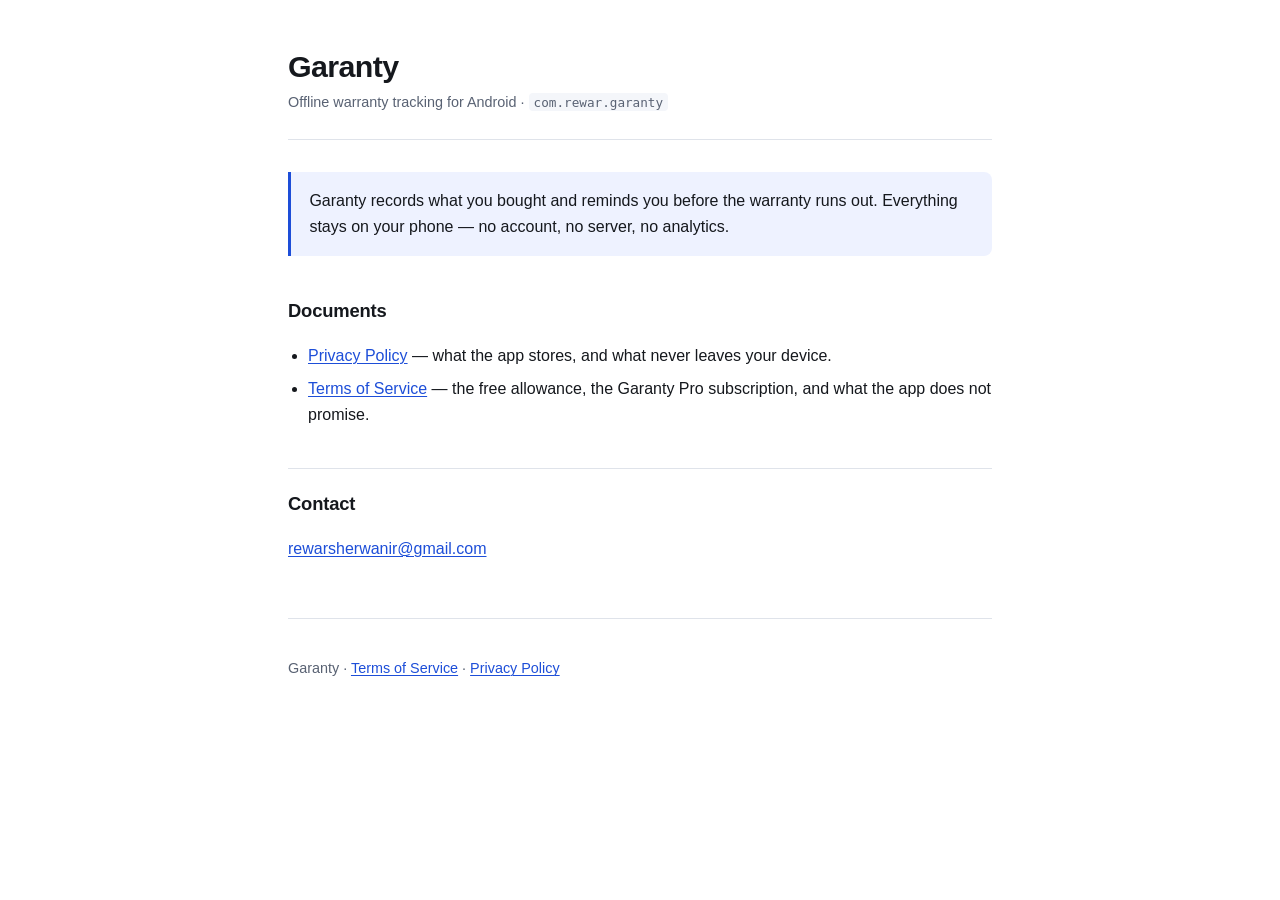
==== index.html @ 728aa99b "Publish Garanty privacy policy and terms" ====
<!doctype html>
<html lang="en">
<head>
<meta charset="utf-8">
<meta name="viewport" content="width=device-width, initial-scale=1">
<title>Garanty — Legal</title>
<meta name="description" content="Privacy Policy and Terms of Service for the Garanty Android app.">
<link rel="stylesheet" href="styles.css">
</head>
<body>
<main>
  <header>
    <h1>Garanty</h1>
    <p class="meta">Offline warranty tracking for Android · <code>com.rewar.garanty</code></p>
  </header>

  <div class="lede">
    <p>Garanty records what you bought and reminds you before the warranty runs out. Everything stays on your phone — no account, no server, no analytics.</p>
  </div>

  <h2>Documents</h2>
  <ul>
    <li><a href="privacy.html">Privacy Policy</a> — what the app stores, and what never leaves your device.</li>
    <li><a href="terms.html">Terms of Service</a> — the free allowance, the Garanty Pro subscription, and what the app does not promise.</li>
  </ul>

  <h2>Contact</h2>
  <p><a href="mailto:rewarsherwanir@gmail.com">rewarsherwanir@gmail.com</a></p>

  <footer>
    <p>Garanty · <a href="terms.html">Terms of Service</a> · <a href="privacy.html">Privacy Policy</a></p>
  </footer>
</main>
</body>
</html>
---- styles.css ----
:root {
  --bg: #ffffff;
  --surface: #f4f6fa;
  --text: #15181d;
  --muted: #596273;
  --rule: #dfe3ea;
  --accent: #1d4ed8;
  --accent-soft: #eef2ff;
}
@media (prefers-color-scheme: dark) {
  :root:not([data-theme="light"]) {
    --bg: #0f1216;
    --surface: #171b21;
    --text: #e8eaee;
    --muted: #9aa3b2;
    --rule: #272d36;
    --accent: #7da2ff;
    --accent-soft: #161d2e;
  }
}
:root[data-theme="dark"] {
  --bg: #0f1216;
  --surface: #171b21;
  --text: #e8eaee;
  --muted: #9aa3b2;
  --rule: #272d36;
  --accent: #7da2ff;
  --accent-soft: #161d2e;
}

* { box-sizing: border-box; }

body {
  margin: 0;
  background: var(--bg);
  color: var(--text);
  font: 16px/1.65 -apple-system, BlinkMacSystemFont, "Segoe UI", Roboto, Helvetica, Arial, sans-serif;
  -webkit-text-size-adjust: 100%;
}

main { max-width: 46rem; margin: 0 auto; padding: 3rem 16px 5rem; }

header { border-bottom: 1px solid var(--rule); padding-bottom: 1.5rem; margin-bottom: 2rem; }

h1 { font-size: 1.9rem; line-height: 1.2; margin: 0 0 .4rem; letter-spacing: -0.02em; }

h2 {
  font-size: 1.15rem;
  margin: 2.5rem 0 .75rem;
  letter-spacing: -0.01em;
  padding-top: 1.25rem;
  border-top: 1px solid var(--rule);
}
h2:first-of-type { border-top: 0; padding-top: 0; }

h3 { font-size: 1rem; margin: 1.5rem 0 .5rem; }

.meta { color: var(--muted); font-size: .9rem; margin: 0; }

.lede {
  background: var(--accent-soft);
  border-left: 3px solid var(--accent);
  border-radius: 0 8px 8px 0;
  padding: 1rem 1.15rem;
  margin: 0 0 2rem;
}
.lede p { margin: 0; }
.lede p + p { margin-top: .75rem; }

ul { padding-left: 1.25rem; }
li { margin: .4rem 0; }

table {
  width: 100%;
  border-collapse: collapse;
  margin: 1rem 0;
  font-size: .95rem;
  display: block;
  overflow-x: auto;
}
th, td { text-align: left; padding: .6rem .75rem; border-bottom: 1px solid var(--rule); vertical-align: top; }
th { font-weight: 600; color: var(--muted); font-size: .85rem; text-transform: uppercase; letter-spacing: .04em; }

code {
  background: var(--surface);
  padding: .12em .4em;
  border-radius: 4px;
  font: .88em/1 ui-monospace, SFMono-Regular, Menlo, Consolas, monospace;
}

a { color: var(--accent); text-decoration-thickness: 1px; text-underline-offset: 2px; }

strong { font-weight: 650; }

footer {
  margin-top: 3.5rem;
  padding-top: 1.5rem;
  border-top: 1px solid var(--rule);
  color: var(--muted);
  font-size: .9rem;
}

.nav { display: flex; gap: 1.25rem; margin-top: 1rem; }
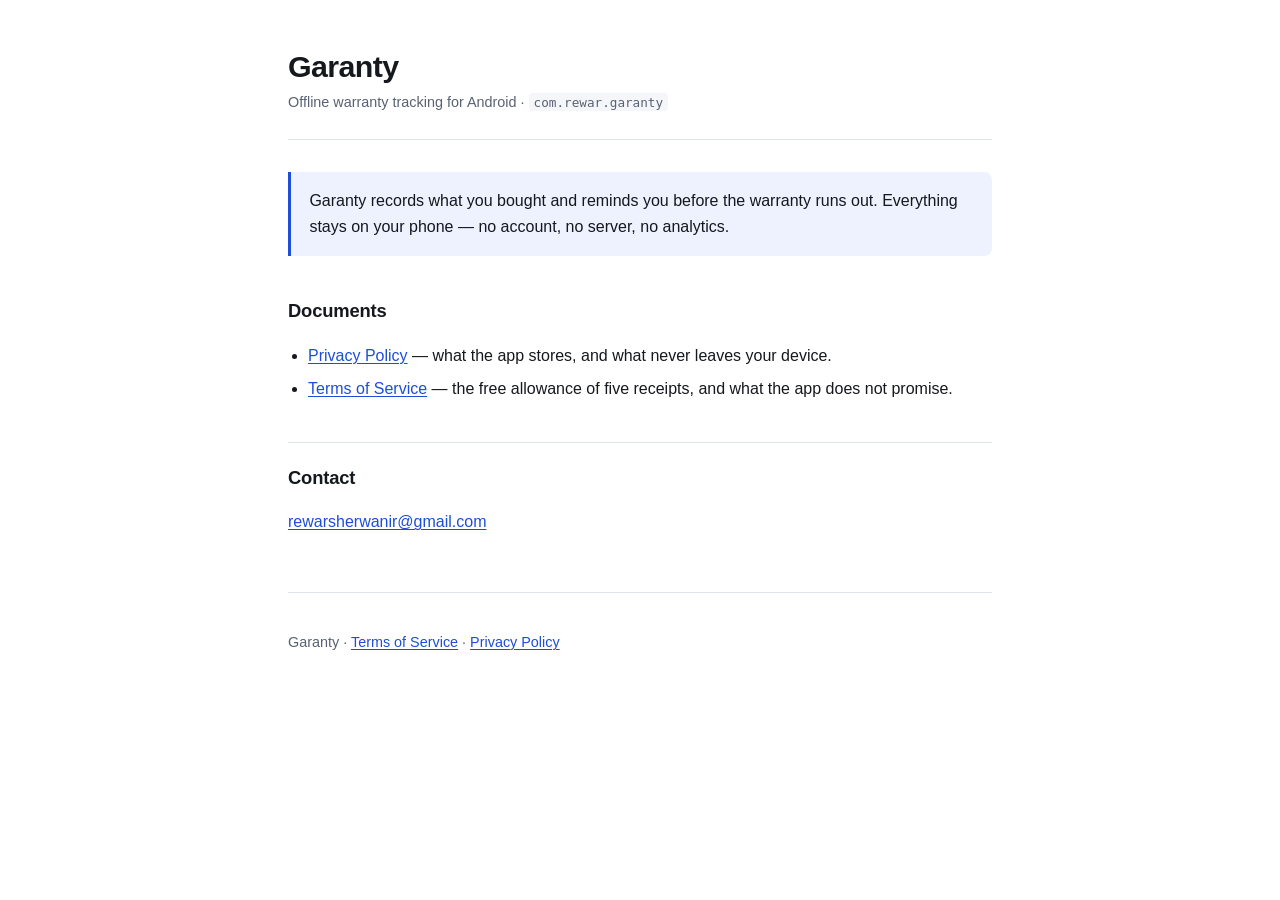
==== commit bcd6b4ea: "Match the free release: five receipts, nothing to buy The app no longer sells anything, so the terms" ====
--- a/index.html
+++ b/index.html
@@ -21,7 +21,7 @@
   <h2>Documents</h2>
   <ul>
     <li><a href="privacy.html">Privacy Policy</a> — what the app stores, and what never leaves your device.</li>
-    <li><a href="terms.html">Terms of Service</a> — the free allowance, the Garanty Pro subscription, and what the app does not promise.</li>
+    <li><a href="terms.html">Terms of Service</a> — the free allowance of five receipts, and what the app does not promise.</li>
   </ul>
 
   <h2>Contact</h2>
